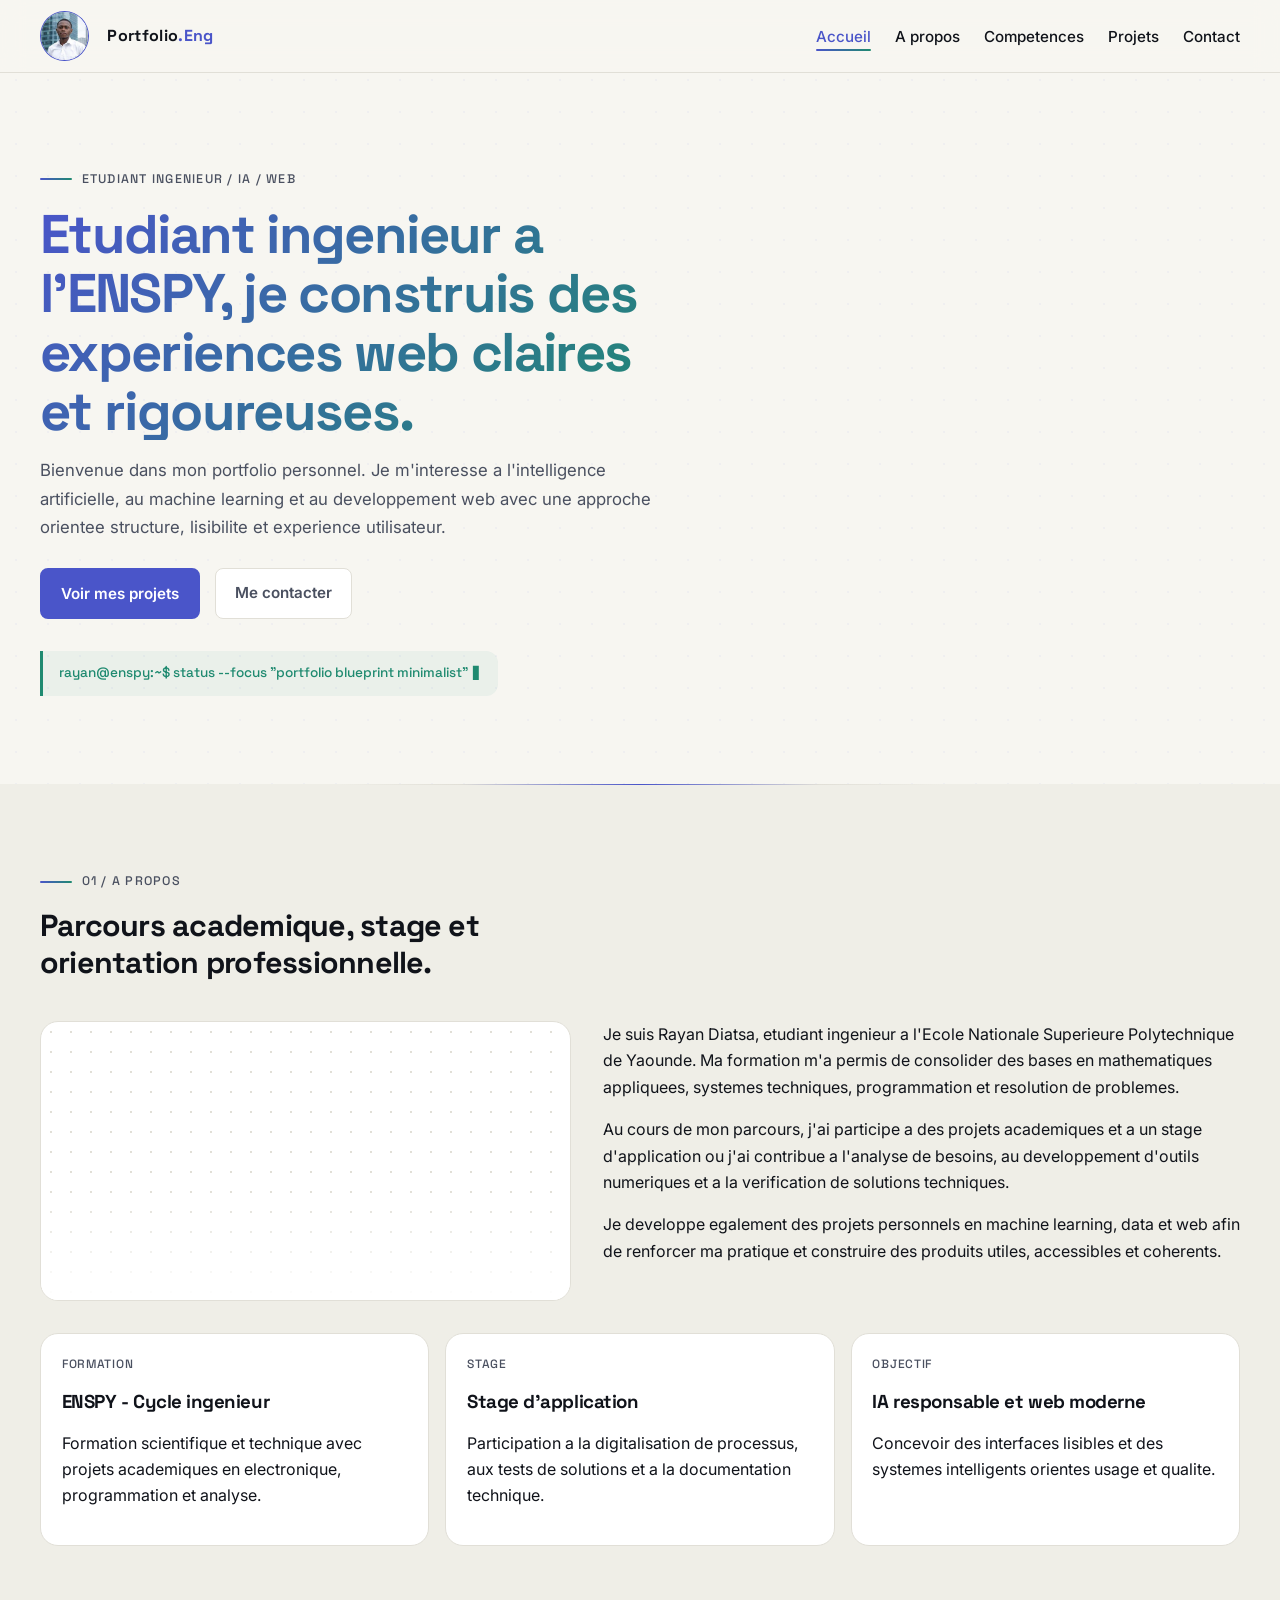
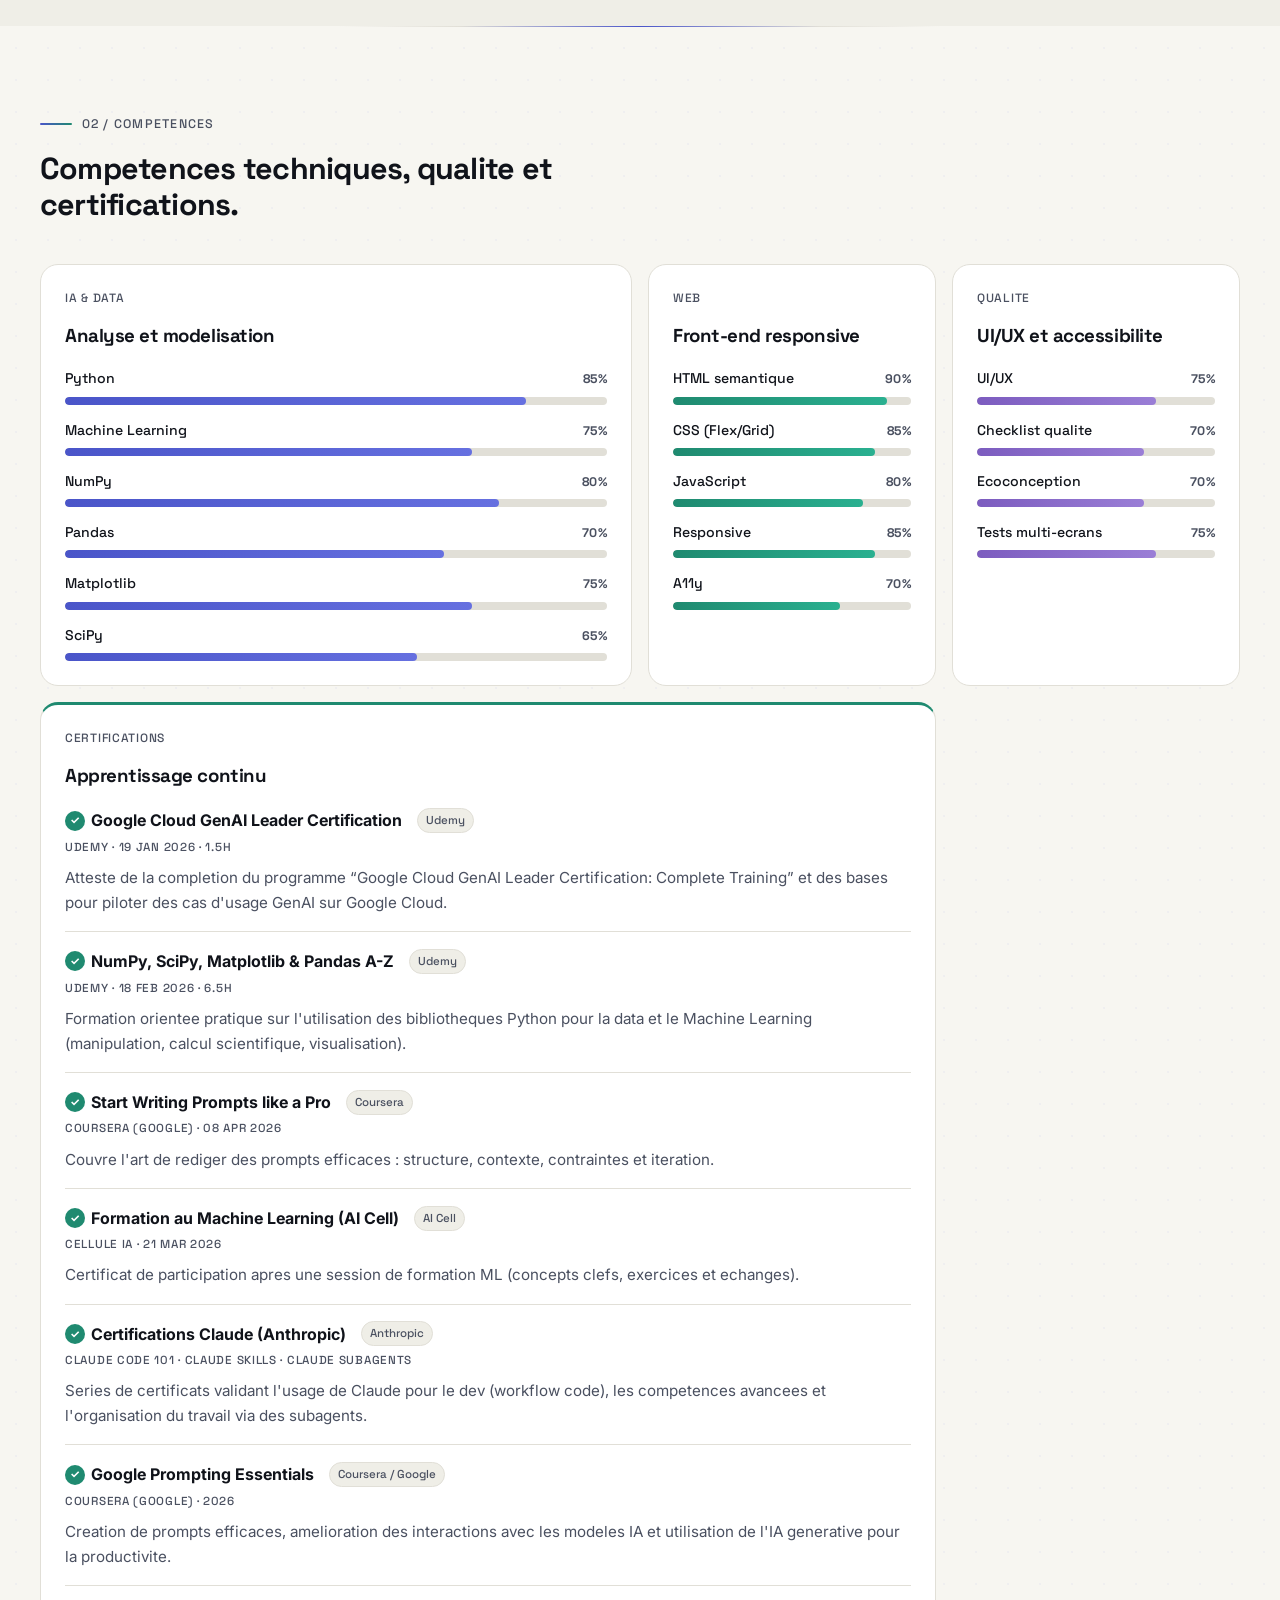
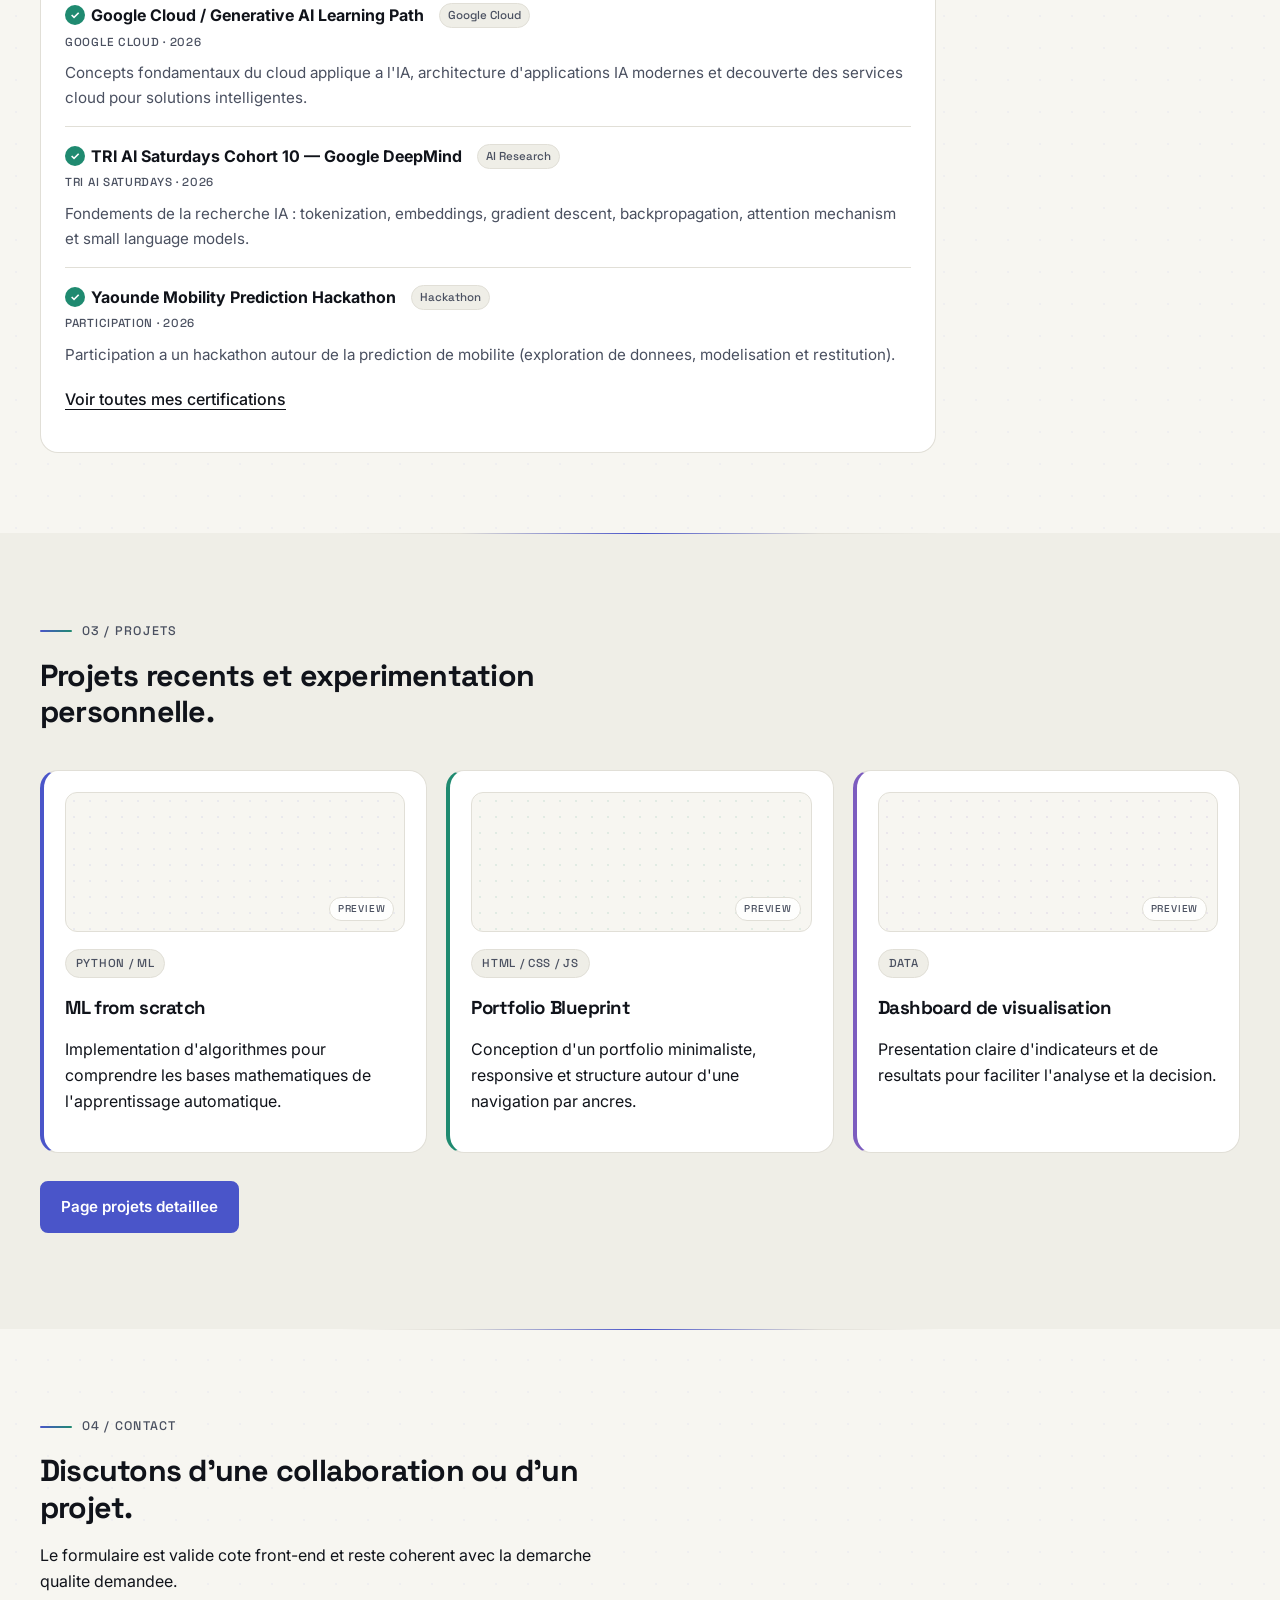
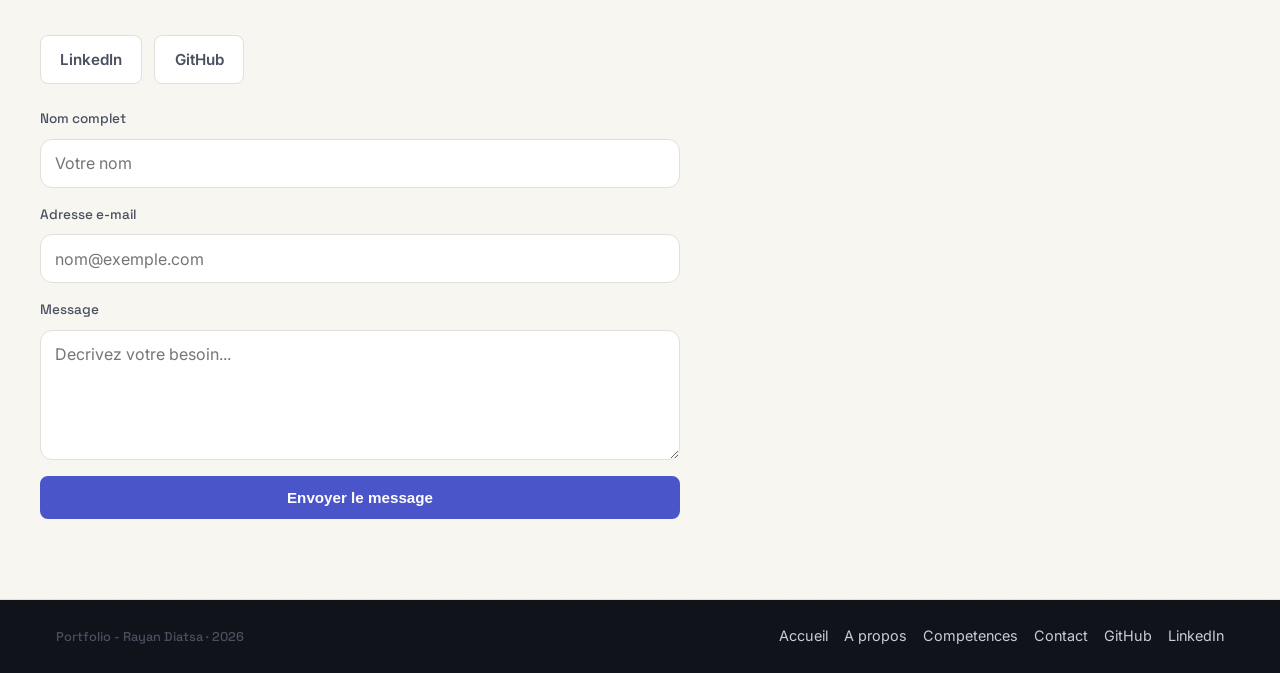
==== site/index.html @ 10f819b4 "Add : The index page" ====
<!DOCTYPE html>
<html lang="fr">
<head>
  <meta charset="UTF-8">
  <meta name="viewport" content="width=device-width, initial-scale=1.0">
  <title>Rayan Diatsa | Portfolio Blueprint</title>
  <meta name="description" content="Portfolio personnel de Rayan Diatsa, etudiant ingenieur, realise dans un style Blueprint Minimalist avec sections accessibles par ancres.">
  <link rel="preconnect" href="https://fonts.googleapis.com">
  <link rel="preconnect" href="https://fonts.gstatic.com" crossorigin>
  <link href="https://fonts.googleapis.com/css2?family=Inter:wght@400;500;600;700&family=Space+Grotesk:wght@500;700&display=swap" rel="stylesheet">
  <link rel="stylesheet" href="css/style.css">
</head>
<body>
  <a class="skip-link" href="#accueil">Aller au contenu</a>
  <header class="site-header">
    <nav class="nav container" aria-label="Navigation principale">
      <div class = "photo_name">
      <img src="./assets/images/photo_cv_Crop.jpg" alt="Photo_cv" class = "photo1">
      <a href="#accueil" class="logo">Portfolio<span>.Eng</span></a>
      </div>
      <button class="nav-toggle" id="navToggle" aria-expanded="false" aria-controls="navLinks" aria-label="Ouvrir le menu">
        <span aria-hidden="true">☰</span>
      </button>
      <ul class="nav-links" id="navLinks">
        <li><a href="#accueil" class="active">Accueil</a></li>
        <li><a href="#apropos">A propos</a></li>
        <li><a href="#competences">Competences</a></li>
        <li><a href="#projets">Projets</a></li>
        <li><a href="#contact">Contact</a></li>
      </ul>
    </nav>
  </header>

  <main>
    <section class="hero container" id="accueil">
      <p class="eyebrow">ETUDIANT INGENIEUR / IA / WEB</p>
      <h1>Etudiant ingenieur a l'ENSPY, je construis des experiences web claires et rigoureuses.</h1>
      <p class="lead">
        Bienvenue dans mon portfolio personnel. Je m'interesse a l'intelligence artificielle,
        au machine learning et au developpement web avec une approche orientee structure,
        lisibilite et experience utilisateur.
      </p>
      <div class="hero-cta">
        <a href="#projets" class="btn btn-primary">Voir mes projets</a>
        <a href="#contact" class="btn btn-secondary">Me contacter</a>
      </div>
      <p class="terminal-note">rayan@enspy:~$ status --focus "portfolio blueprint minimalist"</p>
    </section>

    <section class="section section-alt" id="apropos">
      <div class="container">
        <div class="section-head">
          <p class="eyebrow">01 / A PROPOS</p>
          <h2>Parcours academique, stage et orientation professionnelle.</h2>
        </div>
        <div class="split-grid">
          <div class="wireframe-box" aria-hidden="true"></div>
          <div class="stack-text">
            <p>
              Je suis Rayan Diatsa, etudiant ingenieur a l'Ecole Nationale Superieure
              Polytechnique de Yaounde. Ma formation m'a permis de consolider des bases en
              mathematiques appliquees, systemes techniques, programmation et resolution de problemes.
            </p>
            <p>
              Au cours de mon parcours, j'ai participe a des projets academiques et a un stage
              d'application ou j'ai contribue a l'analyse de besoins, au developpement d'outils
              numeriques et a la verification de solutions techniques.
            </p>
            <p>
              Je developpe egalement des projets personnels en machine learning, data et web afin
              de renforcer ma pratique et construire des produits utiles, accessibles et coherents.
            </p>
          </div>
        </div>
        <div class="timeline-grid">
          <article class="card" data-reveal>
            <p class="card-label">FORMATION</p>
            <h3>ENSPY - Cycle ingenieur</h3>
            <p>Formation scientifique et technique avec projets academiques en electronique, programmation et analyse.</p>
          </article>
          <article class="card" data-reveal>
            <p class="card-label">STAGE</p>
            <h3>Stage d'application</h3>
            <p>Participation a la digitalisation de processus, aux tests de solutions et a la documentation technique.</p>
          </article>
          <article class="card" data-reveal>
            <p class="card-label">OBJECTIF</p>
            <h3>IA responsable et web moderne</h3>
            <p>Concevoir des interfaces lisibles et des systemes intelligents orientes usage et qualite.</p>
          </article>
        </div>
      </div>
    </section>

    <section class="section container" id="competences">
      <div class="section-head">
        <p class="eyebrow">02 / COMPETENCES</p>
        <h2>Competences techniques, qualite et certifications.</h2>
      </div>
      <div class="bento-grid">
        <article class="bento-card bento-card--medium">
          <p class="card-label">IA &amp; DATA</p>
          <h3>Analyse et modelisation</h3>
          <div class="skills-bars" aria-label="Competences IA et Data">
            <div class="skill-bar" data-reveal>
              <div class="skill-bar__header"><span class="skill-bar__name">Python</span><span class="skill-bar__pct">85%</span></div>
              <div class="skill-bar__track"><div class="skill-bar__fill skill-bar__fill--indigo" style="--pct:85%"></div></div>
            </div>
            <div class="skill-bar" data-reveal>
              <div class="skill-bar__header"><span class="skill-bar__name">Machine Learning</span><span class="skill-bar__pct">75%</span></div>
              <div class="skill-bar__track"><div class="skill-bar__fill skill-bar__fill--indigo" style="--pct:75%"></div></div>
            </div>
            <div class="skill-bar" data-reveal>
              <div class="skill-bar__header"><span class="skill-bar__name">NumPy</span><span class="skill-bar__pct">80%</span></div>
              <div class="skill-bar__track"><div class="skill-bar__fill skill-bar__fill--indigo" style="--pct:80%"></div></div>
            </div>
            <div class="skill-bar" data-reveal>
              <div class="skill-bar__header"><span class="skill-bar__name">Pandas</span><span class="skill-bar__pct">70%</span></div>
              <div class="skill-bar__track"><div class="skill-bar__fill skill-bar__fill--indigo" style="--pct:70%"></div></div>
            </div>
            <div class="skill-bar" data-reveal>
              <div class="skill-bar__header"><span class="skill-bar__name">Matplotlib</span><span class="skill-bar__pct">75%</span></div>
              <div class="skill-bar__track"><div class="skill-bar__fill skill-bar__fill--indigo" style="--pct:75%"></div></div>
            </div>
            <div class="skill-bar" data-reveal>
              <div class="skill-bar__header"><span class="skill-bar__name">SciPy</span><span class="skill-bar__pct">65%</span></div>
              <div class="skill-bar__track"><div class="skill-bar__fill skill-bar__fill--indigo" style="--pct:65%"></div></div>
            </div>
          </div>
        </article>
        <article class="bento-card bento-card--small">
          <p class="card-label">WEB</p>
          <h3>Front-end responsive</h3>
          <div class="skills-bars" aria-label="Competences Web">
            <div class="skill-bar" data-reveal>
              <div class="skill-bar__header"><span class="skill-bar__name">HTML semantique</span><span class="skill-bar__pct">90%</span></div>
              <div class="skill-bar__track"><div class="skill-bar__fill skill-bar__fill--teal" style="--pct:90%"></div></div>
            </div>
            <div class="skill-bar" data-reveal>
              <div class="skill-bar__header"><span class="skill-bar__name">CSS (Flex/Grid)</span><span class="skill-bar__pct">85%</span></div>
              <div class="skill-bar__track"><div class="skill-bar__fill skill-bar__fill--teal" style="--pct:85%"></div></div>
            </div>
            <div class="skill-bar" data-reveal>
              <div class="skill-bar__header"><span class="skill-bar__name">JavaScript</span><span class="skill-bar__pct">80%</span></div>
              <div class="skill-bar__track"><div class="skill-bar__fill skill-bar__fill--teal" style="--pct:80%"></div></div>
            </div>
            <div class="skill-bar" data-reveal>
              <div class="skill-bar__header"><span class="skill-bar__name">Responsive</span><span class="skill-bar__pct">85%</span></div>
              <div class="skill-bar__track"><div class="skill-bar__fill skill-bar__fill--teal" style="--pct:85%"></div></div>
            </div>
            <div class="skill-bar" data-reveal>
              <div class="skill-bar__header"><span class="skill-bar__name">A11y</span><span class="skill-bar__pct">70%</span></div>
              <div class="skill-bar__track"><div class="skill-bar__fill skill-bar__fill--teal" style="--pct:70%"></div></div>
            </div>
          </div>
        </article>
        <article class="bento-card bento-card--small">
          <p class="card-label">QUALITE</p>
          <h3>UI/UX et accessibilite</h3>
          <div class="skills-bars" aria-label="Competences qualite">
            <div class="skill-bar" data-reveal>
              <div class="skill-bar__header"><span class="skill-bar__name">UI/UX</span><span class="skill-bar__pct">75%</span></div>
              <div class="skill-bar__track"><div class="skill-bar__fill skill-bar__fill--violet" style="--pct:75%"></div></div>
            </div>
            <div class="skill-bar" data-reveal>
              <div class="skill-bar__header"><span class="skill-bar__name">Checklist qualite</span><span class="skill-bar__pct">70%</span></div>
              <div class="skill-bar__track"><div class="skill-bar__fill skill-bar__fill--violet" style="--pct:70%"></div></div>
            </div>
            <div class="skill-bar" data-reveal>
              <div class="skill-bar__header"><span class="skill-bar__name">Ecoconception</span><span class="skill-bar__pct">70%</span></div>
              <div class="skill-bar__track"><div class="skill-bar__fill skill-bar__fill--violet" style="--pct:70%"></div></div>
            </div>
            <div class="skill-bar" data-reveal>
              <div class="skill-bar__header"><span class="skill-bar__name">Tests multi-ecrans</span><span class="skill-bar__pct">75%</span></div>
              <div class="skill-bar__track"><div class="skill-bar__fill skill-bar__fill--violet" style="--pct:75%"></div></div>
            </div>
          </div>
        </article>
        <article class="bento-card bento-card--large">
          <p class="card-label">CERTIFICATIONS</p>
          <h3>Apprentissage continu</h3>
          <div class="cert-list">
            <article class="cert-item">
              <p class="cert-title">Google Cloud GenAI Leader Certification <span class="bento-card__tag">Udemy</span></p>
              <p class="cert-meta">Udemy · 19 Jan 2026 · 1.5h</p>
              <p class="cert-desc">
                Atteste de la completion du programme “Google Cloud GenAI Leader Certification: Complete Training”
                et des bases pour piloter des cas d'usage GenAI sur Google Cloud.
              </p>
            </article>
            <article class="cert-item">
              <p class="cert-title">NumPy, SciPy, Matplotlib & Pandas A-Z <span class="bento-card__tag">Udemy</span></p>
              <p class="cert-meta">Udemy · 18 Feb 2026 · 6.5h</p>
              <p class="cert-desc">
                Formation orientee pratique sur l'utilisation des bibliotheques Python pour la data et
                le Machine Learning (manipulation, calcul scientifique, visualisation).
              </p>
            </article>
            <article class="cert-item">
              <p class="cert-title">Start Writing Prompts like a Pro <span class="bento-card__tag">Coursera</span></p>
              <p class="cert-meta">Coursera (Google) · 08 Apr 2026</p>
              <p class="cert-desc">
                Couvre l'art de rediger des prompts efficaces : structure, contexte, contraintes et iteration.
              </p>
            </article>
            <article class="cert-item">
              <p class="cert-title">Formation au Machine Learning (AI Cell) <span class="bento-card__tag">AI Cell</span></p>
              <p class="cert-meta">Cellule IA · 21 Mar 2026</p>
              <p class="cert-desc">
                Certificat de participation apres une session de formation ML (concepts clefs, exercices et echanges).
              </p>
            </article>
            <article class="cert-item">
              <p class="cert-title">Certifications Claude (Anthropic) <span class="bento-card__tag">Anthropic</span></p>
              <p class="cert-meta">Claude Code 101 · Claude Skills · Claude SubAgents</p>
              <p class="cert-desc">
                Series de certificats validant l'usage de Claude pour le dev (workflow code),
                les competences avancees et l'organisation du travail via des subagents.
              </p>
            </article>
            <article class="cert-item">
              <p class="cert-title">Google Prompting Essentials <span class="bento-card__tag">Coursera / Google</span></p>
              <p class="cert-meta">Coursera (Google) · 2026</p>
              <p class="cert-desc">
                Creation de prompts efficaces, amelioration des interactions avec les modeles IA
                et utilisation de l'IA generative pour la productivite.
              </p>
            </article>
            <article class="cert-item">
              <p class="cert-title">Google Cloud / Generative AI Learning Path <span class="bento-card__tag">Google Cloud</span></p>
              <p class="cert-meta">Google Cloud · 2026</p>
              <p class="cert-desc">
                Concepts fondamentaux du cloud applique a l'IA, architecture d'applications IA modernes
                et decouverte des services cloud pour solutions intelligentes.
              </p>
            </article>
            <article class="cert-item">
              <p class="cert-title">TRI AI Saturdays Cohort 10 — Google DeepMind <span class="bento-card__tag">AI Research</span></p>
              <p class="cert-meta">TRI AI Saturdays · 2026</p>
              <p class="cert-desc">
                Fondements de la recherche IA : tokenization, embeddings, gradient descent,
                backpropagation, attention mechanism et small language models.
              </p>
            </article>
            <article class="cert-item">
              <p class="cert-title">Yaounde Mobility Prediction Hackathon <span class="bento-card__tag">Hackathon</span></p>
              <p class="cert-meta">Participation · 2026</p>
              <p class="cert-desc">
                Participation a un hackathon autour de la prediction de mobilite (exploration de donnees, modelisation et restitution).
              </p>
            </article>
          </div>
          <p class="cert-more">
            <a class="text-link" href="https://drive.google.com/drive/folders/1kORgFqbQaflCOUhAYkX9rMkRKST3f94J" target="_blank" rel="noreferrer">
              Voir toutes mes certifications
            </a>
          </p>
        </article>
      </div>
    </section>

    <section class="section section-alt" id="projets">
      <div class="container">
        <div class="section-head">
          <p class="eyebrow">03 / PROJETS</p>
          <h2>Projets recents et experimentation personnelle.</h2>
        </div>
        <div class="cards-grid three-cols">
          <article class="card project-card" data-accent="indigo" data-reveal>
            <div class="wireframe-thumb" aria-hidden="true"></div>
            <p class="card-label">PYTHON / ML</p>
            <h3>ML from scratch</h3>
            <p>Implementation d'algorithmes pour comprendre les bases mathematiques de l'apprentissage automatique.</p>
          </article>
          <article class="card project-card" data-accent="teal" data-reveal>
            <div class="wireframe-thumb" aria-hidden="true"></div>
            <p class="card-label">HTML / CSS / JS</p>
            <h3>Portfolio Blueprint</h3>
            <p>Conception d'un portfolio minimaliste, responsive et structure autour d'une navigation par ancres.</p>
          </article>
          <article class="card project-card" data-accent="violet" data-reveal>
            <div class="wireframe-thumb" aria-hidden="true"></div>
            <p class="card-label">DATA</p>
            <h3>Dashboard de visualisation</h3>
            <p>Presentation claire d'indicateurs et de resultats pour faciliter l'analyse et la decision.</p>
          </article>
        </div>
        <p class="section-cta">
          <a href="projects.html" class="btn btn-primary">Page projets detaillee</a>
        </p>
      </div>
    </section>

    <section class="section container" id="contact">
      <div class="section-head">
        <p class="eyebrow">04 / CONTACT</p>
        <h2>Discutons d'une collaboration ou d'un projet.</h2>
        <p>Le formulaire est valide cote front-end et reste coherent avec la demarche qualite demandee.</p>
      </div>
      <div class="contact-links">
        <a class="btn btn-secondary" href="https://www.linkedin.com/in/rayan-diatsa-0a539734a" target="_blank" rel="noreferrer">LinkedIn</a>
        <a class="btn btn-secondary" href="https://github.com/RayanCoder681/" target="_blank" rel="noreferrer">GitHub</a>
      </div>
      <form class="contact-form" id="contactForm" novalidate>
        <div class="form-group" id="fieldNom">
          <label class="form-label" for="nom">Nom complet</label>
          <input class="form-input" type="text" id="nom" name="nom" autocomplete="name" placeholder="Votre nom" required>
          <p class="error">Merci d'indiquer votre nom.</p>
        </div>
        <div class="form-group" id="fieldEmail">
          <label class="form-label" for="email">Adresse e-mail</label>
          <input class="form-input" type="email" id="email" name="email" autocomplete="email" placeholder="nom@exemple.com" required>
          <p class="error">Merci d'indiquer une adresse e-mail valide.</p>
        </div>
        <div class="form-group" id="fieldMessage">
          <label class="form-label" for="message">Message</label>
          <textarea class="form-textarea" id="message" name="message" placeholder="Decrivez votre besoin..." required></textarea>
          <p class="error">Merci de saisir un message d'au moins 10 caracteres.</p>
        </div>
        <button type="submit" class="btn btn-primary">Envoyer le message</button>
        <p class="form-feedback" id="formFeedback" role="status" aria-live="polite"></p>
      </form>
    </section>
  </main>

  <footer class="footer">
    <div class="footer__container">
      <p class="footer__text">Portfolio - Rayan Diatsa · 2026</p>
      <div class="footer-links" aria-label="Liens rapides">
        <a href="#accueil">Accueil</a>
        <a href="#apropos">A propos</a>
        <a href="#competences">Competences</a>
        <a href="#contact">Contact</a>
        <a href="https://github.com/RayanCoder681/" target="_blank" rel="noreferrer">GitHub</a>
        <a href="https://www.linkedin.com/in/rayan-diatsa-0a539734a" target="_blank" rel="noreferrer">LinkedIn</a>
      </div>
    </div>
  </footer>

  <script src="js/app.js" defer></script>
</body>
</html>
---- site/css/style.css ----
/* ====================================================
   PORTFOLIO — Rayan Diatsa · ENSPY
   Palette : papier / indigo / teal
   Typo   : Space Grotesk (titres) + Inter (texte)
   ==================================================== */

:root {
  /* ─── Palette ─── */
  --background: #f7f6f1;
  --surface: #ffffff;
  --surface-alt: #efeee7;
  --surface-alt-2: #f7f6f1;

  --text: #10131a;
  --text-soft: #4a5060;

  --border: #e1dfd7;
  --border-strong: #10131a;

  --primary: #4a55c9;
  --primary-hover: #363f9e;
  --on-primary: #ffffff;
  --indigo-glow: rgba(74, 85, 201, 0.18);

  --teal: #1f8a70;
  --teal-light: #2ab090;
  --teal-glow: rgba(31, 138, 112, 0.15);

  --violet: #7c5cbf;

  --error: #ba1a1a;
  --success: var(--teal);

  /* ─── Glass ─── */
  --glass-bg: rgba(255, 255, 255, 0.6);
  --glass-border: rgba(225, 223, 215, 0.8);

  /* ─── Layout ─── */
  --container: 1200px;

  /* ─── Spacing ─── */
  --space-xs: 8px;
  --space-sm: 16px;
  --space-md: 24px;
  --space-lg: 40px;

  /* ─── Radii ─── */
  --radius-sm: 12px;
  --radius-md: 18px;
  --radius-pill: 999px;

  /* ─── Aliases ─── */
  --accent-color: var(--primary);
  --error-color: var(--error);
  --text-primary: var(--text);
  --text-muted: var(--text-soft);
  --border-default: var(--border);
}

/* ====================================================
   RESET & BASE
   ==================================================== */

*, *::before, *::after {
  box-sizing: border-box;
}

html {
  scroll-behavior: smooth;
}

body {
  margin: 0;
  font-family: "Inter", Arial, sans-serif;
  font-size: 1rem;
  color: var(--text);
  background: var(--background);
  line-height: 1.65;
  -webkit-font-smoothing: antialiased;
  -moz-osx-font-smoothing: grayscale;
  /* subtle dot-grid background */
  background-image:
    radial-gradient(circle, rgba(74, 85, 201, 0.045) 1px, transparent 1px);
  background-size: 32px 32px;
}

h1, h2, h3, p {
  margin: 0 0 1rem;
}

h1, h2, h3 {
  font-family: "Space Grotesk", "Inter", sans-serif;
  font-weight: 700;
  letter-spacing: -0.025em;
}

a {
  color: inherit;
}

ul {
  margin: 0;
  padding: 0;
}

img {
  max-width: 100%;
  height: auto;
}

/* ====================================================
   REDUCED MOTION
   ==================================================== */

@media (prefers-reduced-motion: reduce) {
  *, *::before, *::after {
    animation-duration: 0.01ms !important;
    animation-iteration-count: 1 !important;
    transition-duration: 0.01ms !important;
    scroll-behavior: auto !important;
  }
}

/* ====================================================
   FOCUS
   ==================================================== */

a:focus-visible,
button:focus-visible,
input:focus-visible,
textarea:focus-visible {
  outline: 2px solid var(--primary);
  outline-offset: 3px;
  border-radius: 4px;
}

/* ====================================================
   SKIP LINK
   ==================================================== */

.photo_name{
  display: flex;
  align-items: center;
}
.photo1{
  width:50px;
  height:50px;
  border:1px solid #4a55c9;
  border-radius: 50%;
  margin-right: 5%;
}
.skip-link {
  position: absolute;
  left: 12px;
  top: 12px;
  padding: 10px 14px;
  border: 2px solid var(--primary);
  background: var(--surface);
  text-decoration: none;
  font-weight: 600;
  border-radius: var(--radius-sm);
  transform: translateY(-200%);
  z-index: 100;
}

.skip-link:focus {
  transform: translateY(0);
}

/* ====================================================
   CONTAINER
   ==================================================== */

.container {
  width: min(var(--container), 100% - 2rem);
  margin-inline: auto;
}

/* ====================================================
   HEADER & NAV
   ==================================================== */

.site-header {
  position: sticky;
  top: 0;
  z-index: 20;
  background: rgba(247, 246, 241, 0.88);
  border-bottom: 1px solid var(--border);
  backdrop-filter: blur(12px);
  -webkit-backdrop-filter: blur(12px);
  border-radius: 0;
}

.nav {
  min-height: 72px;
  display: flex;
  align-items: center;
  justify-content: space-between;
  gap: 1rem;
}

.logo {
  text-decoration: none;
  font-family: "Space Grotesk", sans-serif;
  font-size: 1rem;
  font-weight: 700;
  letter-spacing: 0.02em;
  margin-left: 7%;
}

.logo span {
  color: var(--primary);
}

.nav-links {
  display: flex;
  align-items: center;
  gap: 1.5rem;
  list-style: none;
}

.nav-links a {
  text-decoration: none;
  position: relative;
  padding-bottom: 0.3rem;
  font-size: 0.95rem;
  font-weight: 500;
  transition: color 0.2s ease;
}

.nav-links a::after {
  content: "";
  position: absolute;
  left: 0;
  bottom: 0;
  width: 0;
  height: 2px;
  background: linear-gradient(90deg, var(--primary), var(--teal));
  transition: width 0.25s ease;
  border-radius: 2px;
}

.nav-links a:hover::after,
.nav-links a.active::after {
  width: 100%;
}

.nav-links a:hover,
.nav-links a.active {
  color: var(--primary);
}

.nav-toggle {
  display: none;
  border: 1px solid var(--border);
  background: var(--surface);
  color: var(--text);
  font-size: 1.1rem;
  padding: 0.45rem 0.65rem;
  cursor: pointer;
  border-radius: var(--radius-sm);
}

/* ====================================================
   HERO
   ==================================================== */

.hero,
.page-hero {
  padding: 5.5rem 0 4.5rem;
}

.hero h1,
.page-hero h1 {
  max-width: 18ch;
  font-size: clamp(2rem, 5vw, 3.4rem);
  line-height: 1.08;
  letter-spacing: -0.03em;
  /* Gradient text */
  background: linear-gradient(135deg, var(--primary) 0%, var(--teal) 100%);
  -webkit-background-clip: text;
  background-clip: text;
  -webkit-text-fill-color: transparent;
}

.lead,
.page-hero p {
  max-width: 58ch;
  color: var(--text-soft);
  font-size: 1.05rem;
  line-height: 1.7;
}

.eyebrow {
  font-family: "Space Grotesk", sans-serif;
  font-size: 0.78rem;
  font-weight: 500;
  letter-spacing: 0.1em;
  color: var(--text-soft);
  text-transform: uppercase;
  display: inline-flex;
  align-items: center;
  gap: 0.6rem;
}

.eyebrow::before {
  content: "";
  display: inline-block;
  width: 32px;
  height: 2px;
  background: linear-gradient(90deg, var(--primary), var(--teal));
  border-radius: 2px;
  animation: eyebrow-line 0.6s ease forwards;
}

@keyframes eyebrow-line {
  from { width: 0; }
  to   { width: 32px; }
}

.hero-cta {
  display: flex;
  flex-wrap: wrap;
  gap: 0.9rem;
  margin-top: 1.6rem;
}

/* ─── Terminal prompt ─── */

.terminal-note {
  margin-top: 2rem;
  font-family: "Space Grotesk", monospace;
  font-size: 0.85rem;
  color: var(--teal);
  background: rgba(31, 138, 112, 0.06);
  border-left: 3px solid var(--teal);
  padding: 0.7rem 1rem;
  border-radius: 0 var(--radius-sm) var(--radius-sm) 0;
  display: inline-flex;
  align-items: center;
  gap: 0.3rem;
}

.terminal-note::after {
  content: "▋";
  animation: blink-cursor 1s step-end infinite;
  color: var(--teal);
  font-size: 0.9em;
}

@keyframes blink-cursor {
  0%, 100% { opacity: 1; }
  50%      { opacity: 0; }
}

/* ====================================================
   SECTIONS
   ==================================================== */

.section {
  padding: 5rem 0;
  border-top: none;
  position: relative;
}

.section::before {
  content: "";
  position: absolute;
  top: 0;
  left: 50%;
  transform: translateX(-50%);
  width: min(80%, 600px);
  height: 1px;
  background: linear-gradient(
    90deg,
    transparent,
    var(--border) 20%,
    var(--primary) 50%,
    var(--border) 80%,
    transparent
  );
}

.section-alt {
  background: var(--surface-alt);
}

.section-head {
  max-width: 60ch;
  margin-bottom: 2.5rem;
}

.section-head h2 {
  font-size: clamp(1.4rem, 3vw, 1.9rem);
  line-height: 1.2;
}

/* ====================================================
   SPLIT GRID (À propos)
   ==================================================== */

.split-grid {
  display: grid;
  gap: 2rem;
  grid-template-columns: 1fr 1.2fr;
}

.stack-text p:last-child {
  margin-bottom: 0;
}

.wireframe-box {
  min-height: 280px;
  border: 1px solid var(--border);
  border-radius: var(--radius-md);
  background-color: var(--surface);
  /* dot grid pattern */
  background-image:
    radial-gradient(circle, var(--border) 1.2px, transparent 1.2px);
  background-size: 20px 20px;
  position: relative;
  overflow: hidden;
}

.wireframe-box::after {
  content: "";
  position: absolute;
  bottom: 0;
  left: 0;
  right: 0;
  height: 40%;
  background: linear-gradient(to top, var(--surface), transparent);
}

/* ====================================================
   TIMELINE GRID (À propos cards)
   ==================================================== */

.timeline-grid {
  display: grid;
  grid-template-columns: repeat(3, minmax(0, 1fr));
  gap: 1rem;
  margin-top: 2rem;
}

/* ====================================================
   CARDS (generic)
   ==================================================== */

.card {
  border: 1px solid var(--border);
  background: var(--surface);
  padding: 1.3rem;
  border-radius: var(--radius-md);
  transition: transform 0.2s ease, border-color 0.2s ease, box-shadow 0.2s ease;
}

.card > h2,
.card > h3 {
  margin-bottom: 0.75rem;
}

.card:hover {
  border-color: var(--primary);
  transform: translateY(-3px);
  box-shadow: 0 8px 24px rgba(74, 85, 201, 0.08);
}

.card-label {
  font-family: "Space Grotesk", sans-serif;
  font-size: 0.75rem;
  font-weight: 500;
  color: var(--text-soft);
  letter-spacing: 0.06em;
  text-transform: uppercase;
  margin-bottom: 0.75rem;
}

/* ====================================================
   PROJECT CARDS
   ==================================================== */

.cards-grid {
  display: grid;
  gap: 1.2rem;
  grid-template-columns: repeat(3, minmax(0, 1fr));
}

.cards-grid.two-cols {
  grid-template-columns: repeat(2, minmax(0, 1fr));
}

.cards-grid.three-cols {
  grid-template-columns: repeat(3, minmax(0, 1fr));
}

.cards-grid.four-cols {
  grid-template-columns: repeat(4, minmax(0, 1fr));
}

.project-card {
  border-left: 4px solid var(--primary);
  position: relative;
  overflow: hidden;
}

.project-card[data-accent="teal"] {
  border-left-color: var(--teal);
}

.project-card[data-accent="violet"] {
  border-left-color: var(--violet);
}

.project-card[data-accent="indigo"] {
  border-left-color: var(--primary);
}

.project-card:hover {
  border-color: var(--border-strong);
  border-left-width: 4px;
}

.project-card[data-accent="teal"]:hover {
  border-left-color: var(--teal);
  box-shadow: 0 8px 24px var(--teal-glow);
}

.project-card[data-accent="violet"]:hover {
  border-left-color: var(--violet);
  box-shadow: 0 8px 24px rgba(124, 92, 191, 0.12);
}

.project-card[data-accent="indigo"]:hover {
  border-left-color: var(--primary);
  box-shadow: 0 8px 24px var(--indigo-glow);
}

.project-card .card-label {
  display: inline-flex;
  align-items: center;
  border: 1px solid var(--border);
  padding: 4px 10px;
  margin-bottom: 0.9rem;
  background: var(--surface-alt);
  border-radius: var(--radius-pill);
  font-size: 0.72rem;
}

/* ─── Wireframe thumbnail — dot grid ─── */

.wireframe-thumb {
  min-height: 140px;
  margin-bottom: 1rem;
  border: 1px solid var(--border);
  border-radius: var(--radius-sm);
  background-color: var(--surface-alt-2);
  background-image:
    radial-gradient(circle, rgba(74, 85, 201, 0.08) 1.2px, transparent 1.2px);
  background-size: 16px 16px;
  position: relative;
  overflow: hidden;
}

.project-card[data-accent="teal"] .wireframe-thumb {
  background-image:
    radial-gradient(circle, rgba(31, 138, 112, 0.1) 1.2px, transparent 1.2px);
}

.project-card[data-accent="violet"] .wireframe-thumb {
  background-image:
    radial-gradient(circle, rgba(124, 92, 191, 0.1) 1.2px, transparent 1.2px);
}

.wireframe-thumb::after {
  content: "PREVIEW";
  position: absolute;
  right: 10px;
  bottom: 10px;
  font-family: "Space Grotesk", sans-serif;
  font-size: 10px;
  font-weight: 500;
  letter-spacing: 0.08em;
  color: var(--text-soft);
  border: 1px solid var(--border);
  padding: 3px 8px;
  background: rgba(255, 255, 255, 0.85);
  border-radius: var(--radius-pill);
}

/* ====================================================
   BENTO GRID (Compétences)
   ==================================================== */

.bento-grid {
  display: grid;
  gap: var(--space-sm);
}

.bento-card {
  border: 1px solid var(--border-default);
  background: var(--surface);
  padding: var(--space-md);
  border-radius: var(--radius-md);
  transition: transform 0.15s ease, border-color 0.15s ease, box-shadow 0.15s ease;
}

.bento-card:hover {
  border-color: var(--accent-color);
  transform: translateY(-3px);
  box-shadow: 0 8px 24px var(--indigo-glow);
}

/* Large card: certifications — teal accent top */
.bento-card--large {
  border-top: 3px solid var(--teal);
}

.bento-card--large:hover {
  border-top-color: var(--teal-light);
  box-shadow: 0 8px 24px var(--teal-glow);
}

.bento-card__tag {
  border: 1px solid var(--border-default);
  padding: 2px 8px;
  color: var(--text-muted);
  font-family: "Space Grotesk", sans-serif;
  font-size: 0.72rem;
  font-weight: 500;
  border-radius: var(--radius-pill);
  margin-left: 8px;
  vertical-align: middle;
  background: var(--surface-alt);
}

/* ─── Skill bars — percentage progress ─── */

.skills-bars {
  display: flex;
  flex-direction: column;
  gap: 14px;
}

.skill-bar {
  width: 100%;
}

.skill-bar__header {
  display: flex;
  justify-content: space-between;
  align-items: baseline;
  margin-bottom: 6px;
}

.skill-bar__name {
  font-family: "Space Grotesk", sans-serif;
  font-size: 0.88rem;
  font-weight: 500;
  color: var(--text);
}

.skill-bar__pct {
  font-family: "Space Grotesk", sans-serif;
  font-size: 0.78rem;
  font-weight: 700;
  color: var(--text-soft);
  letter-spacing: 0.02em;
}

.skill-bar__track {
  width: 100%;
  height: 8px;
  background: var(--border);
  border-radius: 999px;
  overflow: hidden;
}

.skill-bar__fill {
  height: 100%;
  width: 0;
  border-radius: 999px;
  transition: width 0.8s cubic-bezier(0.22, 1, 0.36, 1);
}

/* Animate fill when revealed */
.skill-bar.revealed .skill-bar__fill {
  width: var(--pct);
}

/* Color variants */
.skill-bar__fill--indigo {
  background: linear-gradient(90deg, var(--primary), #6670e0);
}

.skill-bar__fill--teal {
  background: linear-gradient(90deg, var(--teal), var(--teal-light));
}

.skill-bar__fill--violet {
  background: linear-gradient(90deg, var(--violet), #9a7ed6);
}

/* Hover: subtle glow on track */
.skill-bar:hover .skill-bar__fill--indigo {
  box-shadow: 0 0 10px var(--indigo-glow);
}

.skill-bar:hover .skill-bar__fill--teal {
  box-shadow: 0 0 10px var(--teal-glow);
}

.skill-bar:hover .skill-bar__fill--violet {
  box-shadow: 0 0 10px rgba(124, 92, 191, 0.2);
}

/* ====================================================
   CERTIFICATIONS
   ==================================================== */

.cert-list {
  display: grid;
  gap: 1rem;
}

.cert-item {
  border-top: 1px solid var(--border);
  padding-top: 1rem;
}

.cert-item:first-child {
  border-top: 0;
  padding-top: 0;
}

.cert-title {
  font-weight: 700;
  margin-bottom: 0.25rem;
  display: flex;
  align-items: center;
  flex-wrap: wrap;
  gap: 0.4rem;
}

.cert-title::before {
  content: "✓";
  display: inline-flex;
  align-items: center;
  justify-content: center;
  width: 20px;
  height: 20px;
  font-size: 0.7rem;
  font-weight: 700;
  color: var(--on-primary);
  background: var(--teal);
  border-radius: 50%;
  flex-shrink: 0;
}

.cert-meta {
  margin: 0 0 0.5rem;
  font-family: "Space Grotesk", sans-serif;
  font-size: 0.73rem;
  font-weight: 500;
  letter-spacing: 0.06em;
  text-transform: uppercase;
  color: var(--text-soft);
}

.cert-desc {
  margin: 0;
  color: var(--text-soft);
  font-size: 0.95rem;
}

.cert-more {
  margin-top: 1.2rem;
}

/* ====================================================
   BUTTONS
   ==================================================== */

.btn {
  border: 2px solid var(--border-strong);
  padding: 0.7rem 1.2rem;
  text-decoration: none;
  display: inline-block;
  cursor: pointer;
  font-weight: 600;
  font-size: 0.95rem;
  border-radius: 8px;
  transition: background-color 0.2s ease, color 0.2s ease, box-shadow 0.2s ease, transform 0.15s ease;
}

.btn-primary {
  background: var(--primary);
  color: var(--on-primary);
  border-color: var(--primary);
}

.btn-primary:hover {
  background: var(--primary-hover);
  color: var(--on-primary);
  border-color: var(--primary-hover);
  box-shadow: 0 4px 16px var(--indigo-glow);
  transform: translateY(-1px);
}

.btn-secondary {
  background: var(--surface);
  color: var(--text-soft);
  border-width: 1px;
  border-color: var(--border);
}

.btn-secondary:hover {
  background: var(--text);
  color: var(--surface);
  border-color: var(--text);
  transform: translateY(-1px);
}

.text-link {
  text-decoration: underline;
  text-underline-offset: 0.25rem;
  font-weight: 500;
  transition: color 0.15s ease;
}

.text-link:hover {
  color: var(--primary);
}

.section-cta {
  margin-top: 1.8rem;
}

/* ====================================================
   CONTACT FORM
   ==================================================== */

.contact-form {
  max-width: 640px;
  display: flex;
  flex-direction: column;
  gap: var(--space-sm);
}

.contact-links {
  display: flex;
  flex-wrap: wrap;
  gap: 0.75rem;
  margin: 0 0 1.5rem;
}

.form-group {
  display: flex;
  flex-direction: column;
  gap: var(--space-xs);
}

.form-label {
  font-family: "Space Grotesk", sans-serif;
  font-size: 0.85rem;
  font-weight: 500;
  color: var(--text-muted);
}

.form-input,
.form-textarea {
  background-color: var(--surface);
  border: 1px solid var(--border);
  color: var(--text);
  padding: 0.85rem;
  font-family: "Inter", Arial, sans-serif;
  font-size: 1rem;
  border-radius: var(--radius-sm);
  transition: border-color 0.15s ease, box-shadow 0.15s ease;
}

.form-input:focus,
.form-textarea:focus {
  border-color: var(--primary);
  box-shadow: 0 0 0 3px var(--indigo-glow);
  outline: none;
}

.form-textarea {
  resize: vertical;
  min-height: 130px;
}

.form-group.invalid .form-input,
.form-group.invalid .form-textarea {
  border-color: var(--error);
}

.form-group.invalid .error {
  display: block;
}

.error {
  display: none;
  font-size: 0.82rem;
  margin-top: 0.25rem;
  color: var(--error);
}

.form-feedback {
  display: none;
  margin-top: 1rem;
  font-family: "Space Grotesk", sans-serif;
  font-size: 0.85rem;
  font-weight: 500;
  padding: 0.75rem;
  border: 1px solid transparent;
  border-radius: var(--radius-sm);
}

.form-feedback.success,
.form-feedback--success {
  display: block;
  border-color: var(--teal);
  color: var(--teal);
  background: rgba(31, 138, 112, 0.06);
}

.form-feedback.error,
.form-feedback--error {
  display: block;
  border-color: var(--error);
  color: var(--error);
  background: rgba(186, 26, 26, 0.05);
}

/* Legacy .field support */

.field {
  margin-bottom: 1rem;
}

.field label {
  display: block;
  margin-bottom: 0.4rem;
  font-family: "Space Grotesk", sans-serif;
  font-size: 0.8rem;
  font-weight: 500;
  text-transform: uppercase;
  letter-spacing: 0.06em;
}

.field input,
.field textarea {
  width: 100%;
  border: 1px solid var(--border);
  background: var(--surface);
  color: var(--text);
  padding: 0.8rem;
  font: inherit;
  border-radius: var(--radius-sm);
  transition: border-color 0.18s ease, box-shadow 0.18s ease;
}

.field input:focus,
.field textarea:focus {
  border-color: var(--primary);
  box-shadow: 0 0 0 3px var(--indigo-glow);
}

.field textarea {
  min-height: 140px;
  resize: vertical;
}

.field.invalid input,
.field.invalid textarea {
  border-color: var(--error);
}

.field.invalid .error {
  display: block;
}

/* ====================================================
   TERMINAL NOTE
   ==================================================== */

.terminal-note {
  margin-top: 2rem;
  font-family: "Space Grotesk", monospace;
  font-size: 0.85rem;
  font-weight: 500;
  color: var(--teal);
  background: rgba(31, 138, 112, 0.06);
  border-left: 3px solid var(--teal);
  padding: 0.7rem 1rem;
  border-radius: 0 var(--radius-sm) var(--radius-sm) 0;
  display: inline-flex;
  align-items: center;
  gap: 0.3rem;
}

.terminal-note::after {
  content: "▋";
  animation: blink-cursor 1s step-end infinite;
  color: var(--teal);
  font-size: 0.9em;
}

@keyframes blink-cursor {
  0%, 100% { opacity: 1; }
  50%      { opacity: 0; }
}

/* ====================================================
   MISC
   ==================================================== */

.plain-list {
  list-style: none;
  color: var(--text-soft);
}

.plain-list li {
  margin-bottom: 0.4rem;
}

/* ====================================================
   FOOTER
   ==================================================== */

.footer {
  margin-top: auto;
  border-top: 1px solid var(--border-default);
  padding-block: var(--space-md);
  background-color: var(--text);
}

.footer__container {
  max-width: 1200px;
  margin-inline: auto;
  padding-inline: var(--space-sm);
  display: flex;
  flex-direction: column;
  gap: var(--space-sm);
  align-items: center;
}

.footer__text {
  font-family: "Space Grotesk", sans-serif;
  font-size: 0.8rem;
  font-weight: 500;
  color: var(--text-soft);
  margin: 0;
}

.footer-links {
  display: flex;
  gap: 1rem;
  flex-wrap: wrap;
}

.footer-links a {
  color: #c8cdd8;
  text-decoration: none;
  font-size: 0.9rem;
  border-bottom: 1px solid transparent;
  transition: border-color 0.15s ease, color 0.15s ease;
}

.footer-links a:hover {
  border-bottom-color: var(--teal);
  color: #ffffff;
}

/* ====================================================
   SCROLL REVEAL
   ==================================================== */

[data-reveal] {
  opacity: 0;
  transform: translateY(24px);
  transition: opacity 0.5s ease, transform 0.5s ease;
}

[data-reveal].revealed {
  opacity: 1;
  transform: translateY(0);
}

/* Stagger children */
[data-reveal]:nth-child(2) { transition-delay: 0.08s; }
[data-reveal]:nth-child(3) { transition-delay: 0.16s; }
[data-reveal]:nth-child(4) { transition-delay: 0.24s; }
[data-reveal]:nth-child(5) { transition-delay: 0.32s; }
[data-reveal]:nth-child(6) { transition-delay: 0.40s; }

/* ====================================================
   RESPONSIVE — Tablet (768px)
   ==================================================== */

@media (min-width: 768px) {
  .bento-grid {
    grid-template-columns: repeat(2, 1fr);
  }

  .bento-card--medium {
    grid-column: span 2;
  }

  .footer__container {
    flex-direction: row;
    justify-content: space-between;
  }
}

/* ====================================================
   RESPONSIVE — Desktop (1024px)
   ==================================================== */

@media (min-width: 1024px) {
  .bento-grid {
    grid-template-columns: repeat(4, 1fr);
    grid-auto-rows: minmax(160px, auto);
  }

  .bento-card--large {
    grid-column: span 3;
    grid-row: span 2;
  }

  .bento-card--medium {
    grid-column: span 2;
    grid-row: span 1;
  }

  .bento-card--tall {
    grid-column: span 1;
    grid-row: span 2;
  }

  .bento-card--small {
    grid-column: span 1;
    grid-row: span 1;
  }
}

/* ====================================================
   RESPONSIVE — Tablet collapse (≤900px)
   ==================================================== */

@media (max-width: 900px) {
  .cards-grid,
  .cards-grid.two-cols,
  .cards-grid.three-cols,
  .cards-grid.four-cols,
  .timeline-grid,
  .split-grid {
    grid-template-columns: 1fr 1fr;
  }
}

/* ====================================================
   RESPONSIVE — Mobile (≤700px)
   ==================================================== */

@media (max-width: 700px) {
  .nav-toggle {
    display: inline-flex;
  }

  .nav {
    position: relative;
  }

  .nav-links {
    position: absolute;
    top: 100%;
    left: 0;
    right: 0;
    background: var(--surface);
    border-bottom: 1px solid var(--border);
    display: grid;
    max-height: 0;
    overflow: hidden;
    transition: max-height 0.25s ease;
    gap: 0;
    border-radius: 0 0 var(--radius-sm) var(--radius-sm);
  }

  .nav-links.open {
    max-height: 360px;
  }

  .nav-links a {
    display: block;
    padding: 0.85rem 1rem;
    border-bottom: 1px solid var(--border);
  }

  .nav-links a::after {
    display: none;
  }

  .cards-grid,
  .cards-grid.two-cols,
  .cards-grid.three-cols,
  .cards-grid.four-cols,
  .timeline-grid,
  .split-grid {
    grid-template-columns: 1fr;
  }

  .hero,
  .page-hero {
    padding-top: 3.5rem;
    padding-bottom: 3rem;
  }

  .hero h1,
  .page-hero h1 {
    max-width: 100%;
  }

  .skill-bar__name {
    font-size: 0.82rem;
  }

  .skill-bar__track {
    height: 6px;
  }

  .bento-card {
    padding: var(--space-sm);
  }
}
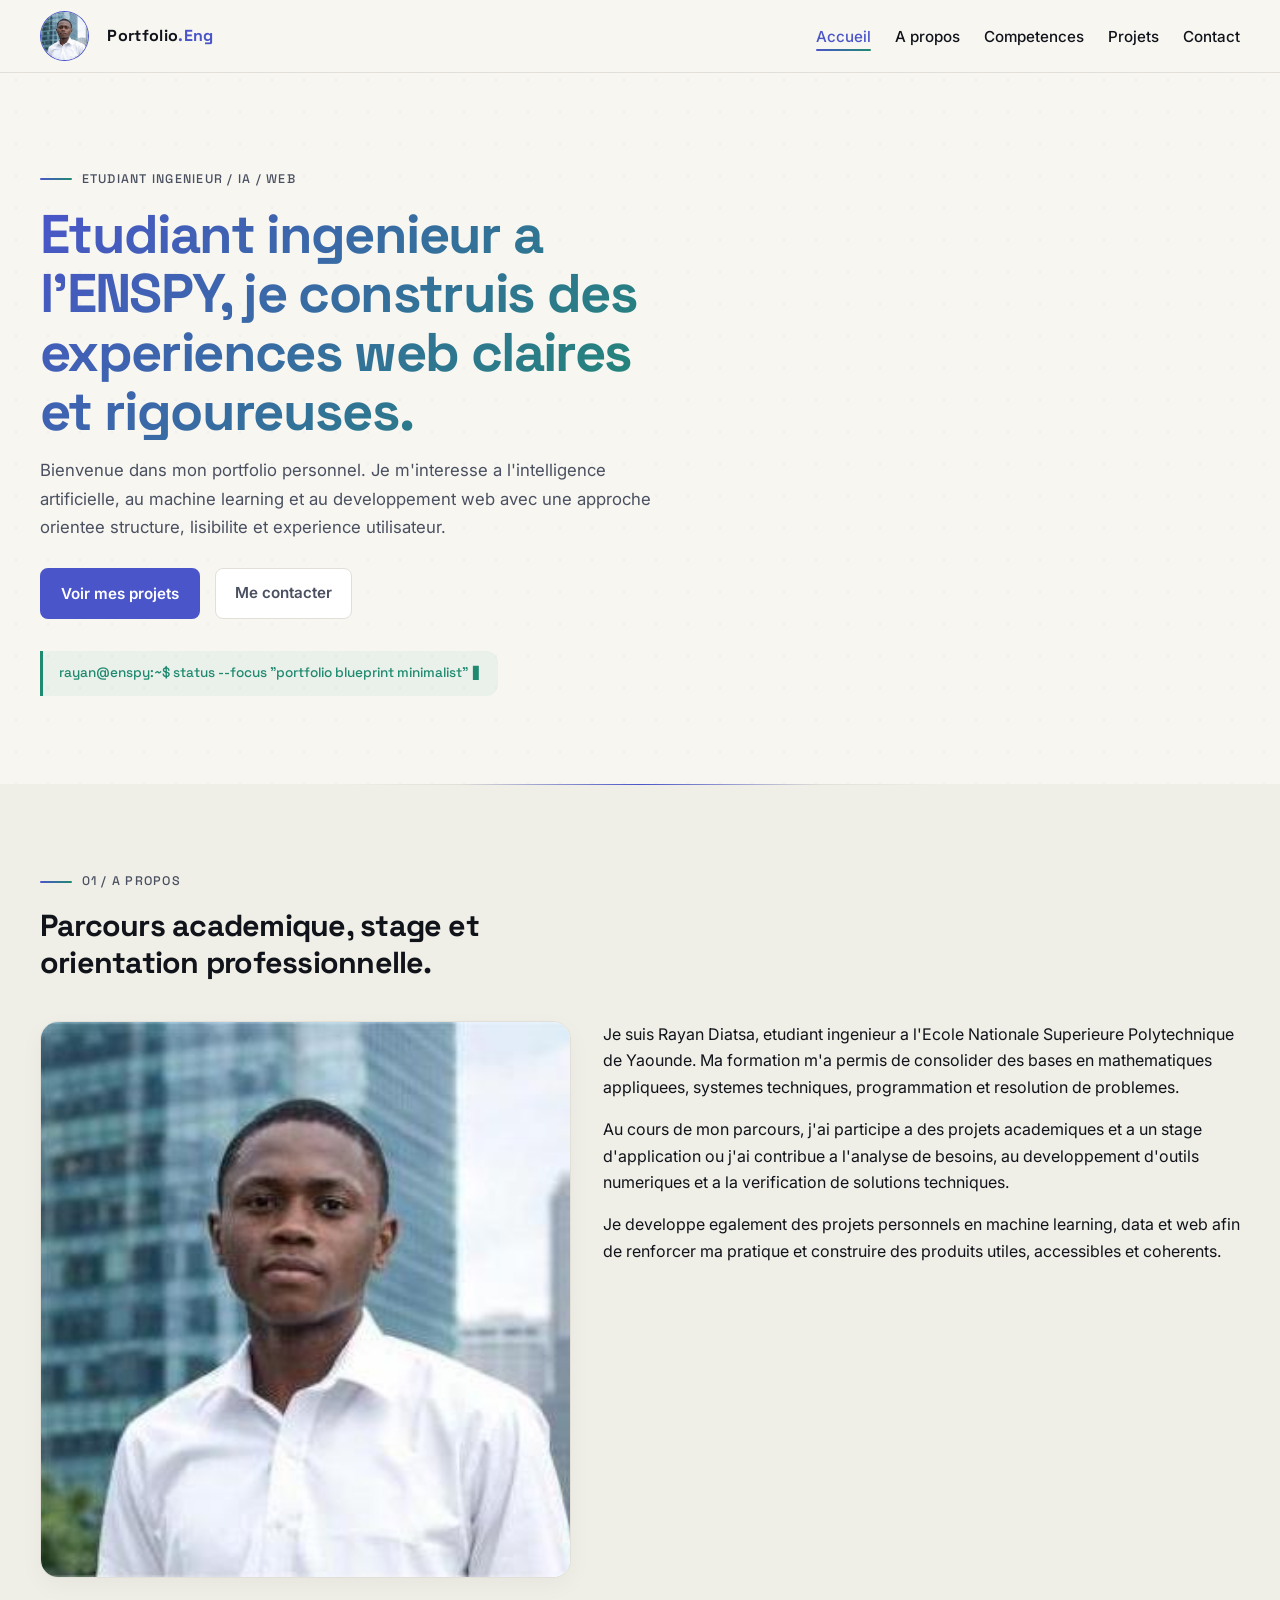
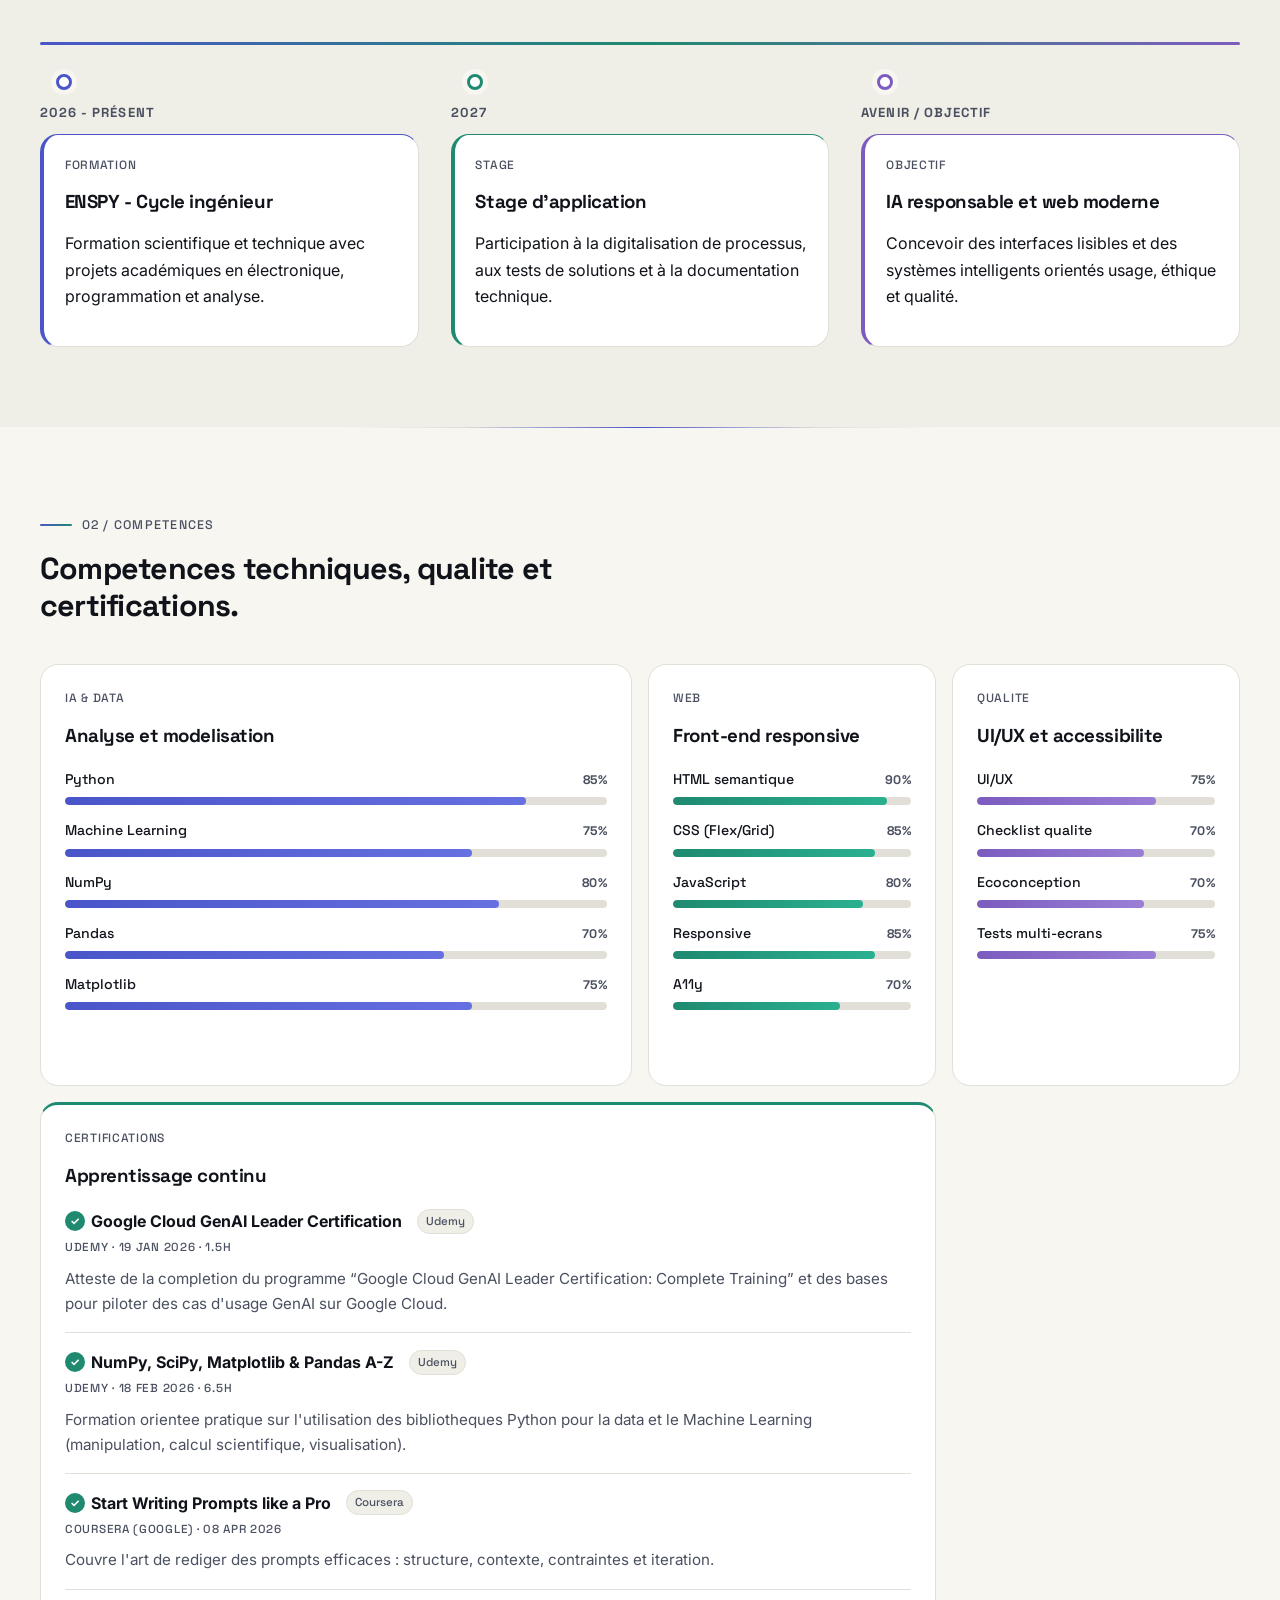
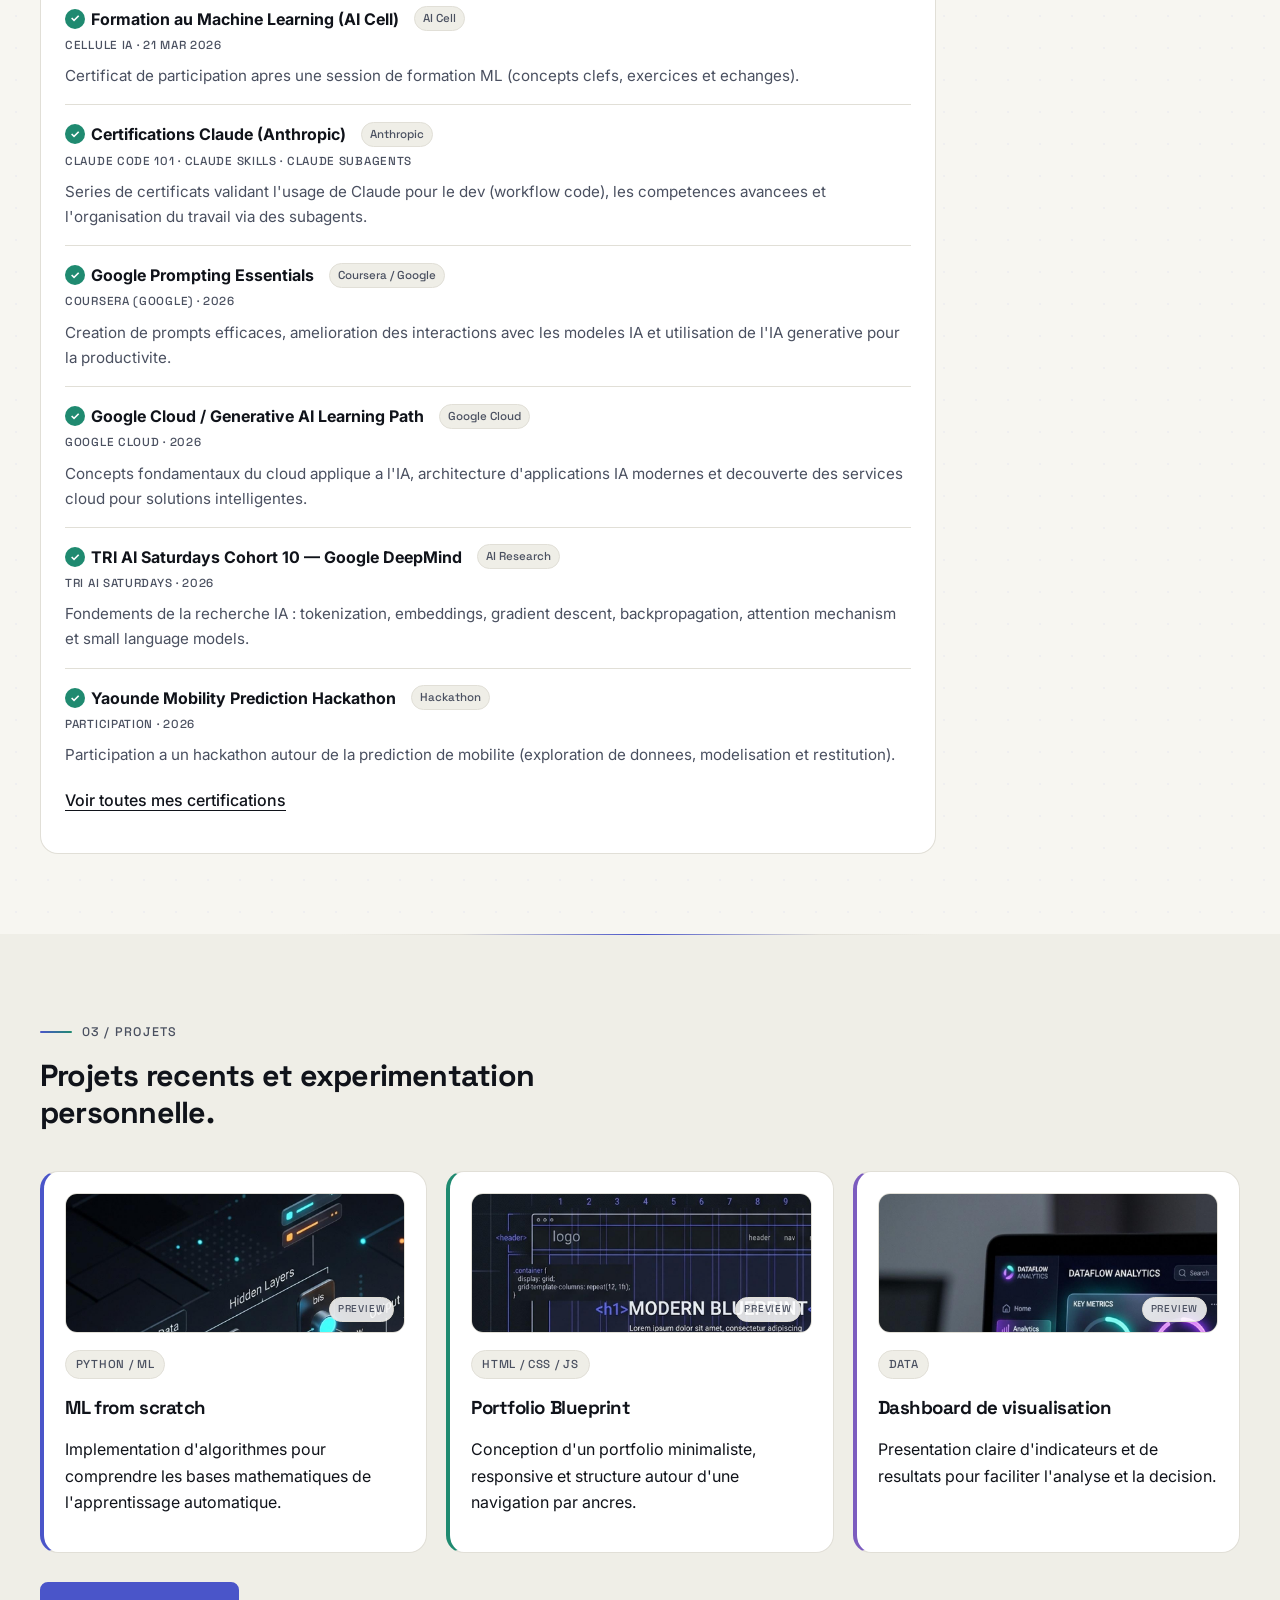
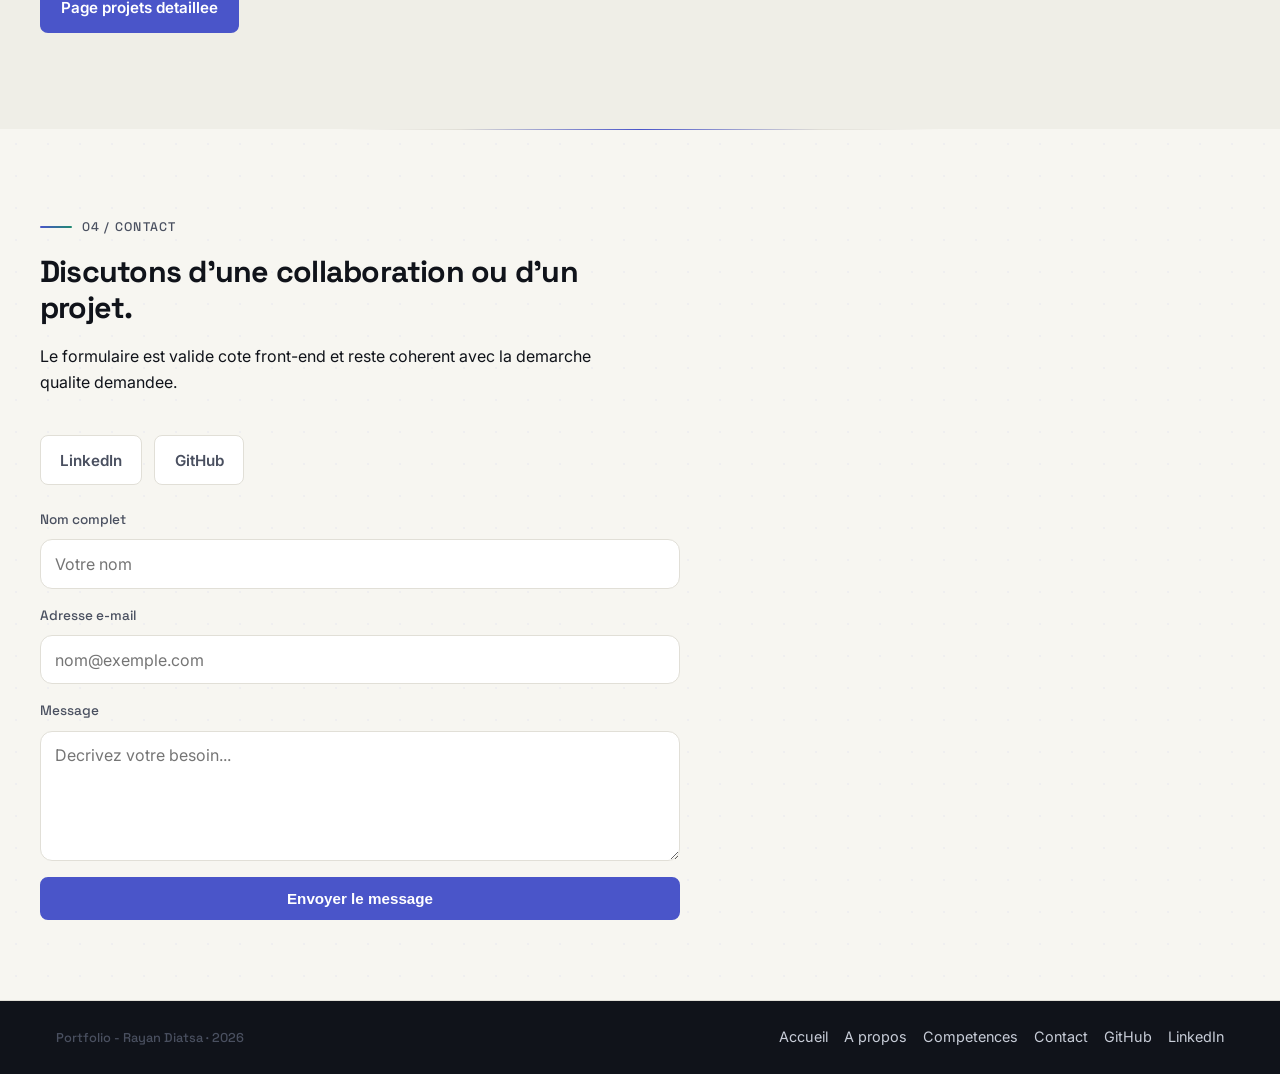
==== commit c4905d3b: "add:images for the projects overview" ====
--- a/site/index.html
+++ b/site/index.html
@@ -54,7 +54,9 @@
           <h2>Parcours academique, stage et orientation professionnelle.</h2>
         </div>
         <div class="split-grid">
-          <div class="wireframe-box" aria-hidden="true"></div>
+          <div class="about-image-wrapper">
+            <img src="assets/images/photo_cv_Crop.jpg" alt="Rayan Diatsa" class="about-image">
+          </div>
           <div class="stack-text">
             <p>
               Je suis Rayan Diatsa, etudiant ingenieur a l'Ecole Nationale Superieure
@@ -72,22 +74,38 @@
             </p>
           </div>
         </div>
-        <div class="timeline-grid">
-          <article class="card" data-reveal>
-            <p class="card-label">FORMATION</p>
-            <h3>ENSPY - Cycle ingenieur</h3>
-            <p>Formation scientifique et technique avec projets academiques en electronique, programmation et analyse.</p>
-          </article>
-          <article class="card" data-reveal>
-            <p class="card-label">STAGE</p>
-            <h3>Stage d'application</h3>
-            <p>Participation a la digitalisation de processus, aux tests de solutions et a la documentation technique.</p>
-          </article>
-          <article class="card" data-reveal>
-            <p class="card-label">OBJECTIF</p>
-            <h3>IA responsable et web moderne</h3>
-            <p>Concevoir des interfaces lisibles et des systemes intelligents orientes usage et qualite.</p>
-          </article>
+        <div class="timeline" aria-label="Mon parcours">
+          <div class="timeline-line"></div>
+          
+          <div class="timeline-item" data-reveal>
+            <div class="timeline-dot timeline-dot--indigo"></div>
+            <div class="timeline-date">2026 - PRÉSENT</div>
+            <article class="timeline-card card" data-accent="indigo">
+              <p class="card-label">FORMATION</p>
+              <h3>ENSPY - Cycle ingénieur</h3>
+              <p>Formation scientifique et technique avec projets académiques en électronique, programmation et analyse.</p>
+            </article>
+          </div>
+
+          <div class="timeline-item" data-reveal>
+            <div class="timeline-dot timeline-dot--teal"></div>
+            <div class="timeline-date">2027</div>
+            <article class="timeline-card card" data-accent="teal">
+              <p class="card-label">STAGE</p>
+              <h3>Stage d'application</h3>
+              <p>Participation à la digitalisation de processus, aux tests de solutions et à la documentation technique.</p>
+            </article>
+          </div>
+
+          <div class="timeline-item" data-reveal>
+            <div class="timeline-dot timeline-dot--violet"></div>
+            <div class="timeline-date">AVENIR / OBJECTIF</div>
+            <article class="timeline-card card" data-accent="violet">
+              <p class="card-label">OBJECTIF</p>
+              <h3>IA responsable et web moderne</h3>
+              <p>Concevoir des interfaces lisibles et des systèmes intelligents orientés usage, éthique et qualité.</p>
+            </article>
+          </div>
         </div>
       </div>
     </section>
@@ -189,7 +207,7 @@
               </p>
             </article>
             <article class="cert-item">
-              <p class="cert-title">NumPy, SciPy, Matplotlib & Pandas A-Z <span class="bento-card__tag">Udemy</span></p>
+              <p class="cert-title"><a href="assets/certifications/Certification Numpy UDEMY.jpg" target="_blank" rel="noopener noreferrer">NumPy, SciPy, Matplotlib &amp; Pandas A-Z</a> <span class="bento-card__tag">Udemy</span></p>
               <p class="cert-meta">Udemy · 18 Feb 2026 · 6.5h</p>
               <p class="cert-desc">
                 Formation orientee pratique sur l'utilisation des bibliotheques Python pour la data et
@@ -197,21 +215,21 @@
               </p>
             </article>
             <article class="cert-item">
-              <p class="cert-title">Start Writing Prompts like a Pro <span class="bento-card__tag">Coursera</span></p>
+              <p class="cert-title"><a href="assets/certifications/Coursera prompt_like_A_pro.pdf" target="_blank" rel="noopener noreferrer">Start Writing Prompts like a Pro</a> <span class="bento-card__tag">Coursera</span></p>
               <p class="cert-meta">Coursera (Google) · 08 Apr 2026</p>
               <p class="cert-desc">
                 Couvre l'art de rediger des prompts efficaces : structure, contexte, contraintes et iteration.
               </p>
             </article>
             <article class="cert-item">
-              <p class="cert-title">Formation au Machine Learning (AI Cell) <span class="bento-card__tag">AI Cell</span></p>
+              <p class="cert-title"><a href="assets/certifications/Copy of Certif ML TRAINING Session.pdf" target="_blank" rel="noopener noreferrer">Formation au Machine Learning (AI Cell)</a> <span class="bento-card__tag">AI Cell</span></p>
               <p class="cert-meta">Cellule IA · 21 Mar 2026</p>
               <p class="cert-desc">
                 Certificat de participation apres une session de formation ML (concepts clefs, exercices et echanges).
               </p>
             </article>
             <article class="cert-item">
-              <p class="cert-title">Certifications Claude (Anthropic) <span class="bento-card__tag">Anthropic</span></p>
+              <p class="cert-title"><a href="assets/certifications/Certif Claude Code 101.pdf" target="_blank" rel="noopener noreferrer">Certifications Claude (Anthropic)</a> <span class="bento-card__tag">Anthropic</span></p>
               <p class="cert-meta">Claude Code 101 · Claude Skills · Claude SubAgents</p>
               <p class="cert-desc">
                 Series de certificats validant l'usage de Claude pour le dev (workflow code),
@@ -267,19 +285,25 @@
         </div>
         <div class="cards-grid three-cols">
           <article class="card project-card" data-accent="indigo" data-reveal>
-            <div class="wireframe-thumb" aria-hidden="true"></div>
+            <div class="wireframe-thumb" aria-hidden="true">
+              <img src="assets/images/ml_from_scratch.jpg" alt="Algorithmes de ML from scratch" class="project-card__img">
+            </div>
             <p class="card-label">PYTHON / ML</p>
             <h3>ML from scratch</h3>
             <p>Implementation d'algorithmes pour comprendre les bases mathematiques de l'apprentissage automatique.</p>
           </article>
           <article class="card project-card" data-accent="teal" data-reveal>
-            <div class="wireframe-thumb" aria-hidden="true"></div>
+            <div class="wireframe-thumb" aria-hidden="true">
+              <img src="assets/images/portfolio_blueprint.jpg" alt="Conception du portfolio Blueprint" class="project-card__img">
+            </div>
             <p class="card-label">HTML / CSS / JS</p>
             <h3>Portfolio Blueprint</h3>
             <p>Conception d'un portfolio minimaliste, responsive et structure autour d'une navigation par ancres.</p>
           </article>
           <article class="card project-card" data-accent="violet" data-reveal>
-            <div class="wireframe-thumb" aria-hidden="true"></div>
+            <div class="wireframe-thumb" aria-hidden="true">
+              <img src="assets/images/dashboard_visualisation.jpg" alt="Dashboard de visualisation de données" class="project-card__img">
+            </div>
             <p class="card-label">DATA</p>
             <h3>Dashboard de visualisation</h3>
             <p>Presentation claire d'indicateurs et de resultats pour faciliter l'analyse et la decision.</p>
--- a/site/css/style.css
+++ b/site/css/style.css
@@ -409,38 +409,185 @@
   margin-bottom: 0;
 }
 
-.wireframe-box {
+.about-image-wrapper {
+  position: relative;
   min-height: 280px;
   border: 1px solid var(--border);
   border-radius: var(--radius-md);
   background-color: var(--surface);
-  /* dot grid pattern */
-  background-image:
-    radial-gradient(circle, var(--border) 1.2px, transparent 1.2px);
-  background-size: 20px 20px;
+  overflow: hidden;
+  box-shadow: 0 8px 24px rgba(0, 0, 0, 0.04);
+  aspect-ratio: 1 / 1.05;
+  display: flex;
+  align-items: center;
+  justify-content: center;
+}
+
+.about-image {
+  width: 100%;
+  height: 100%;
+  object-fit: cover;
+  transition: transform 0.3s cubic-bezier(0.25, 0.46, 0.45, 0.94);
+  display: block;
+}
+
+.about-image-wrapper:hover .about-image {
+  transform: scale(1.05);
+}
+
+/* ====================================================
+   TIMELINE (À propos)
+   ==================================================== */
+
+.timeline {
   position: relative;
-  overflow: hidden;
-}
-
-.wireframe-box::after {
-  content: "";
+  max-width: 750px;
+  margin: 3.5rem auto 0;
+  padding-left: 2.5rem;
+}
+
+.timeline-line {
   position: absolute;
-  bottom: 0;
-  left: 0;
-  right: 0;
-  height: 40%;
-  background: linear-gradient(to top, var(--surface), transparent);
-}
-
-/* ====================================================
-   TIMELINE GRID (À propos cards)
-   ==================================================== */
-
-.timeline-grid {
-  display: grid;
-  grid-template-columns: repeat(3, minmax(0, 1fr));
-  gap: 1rem;
-  margin-top: 2rem;
+  left: 8px;
+  top: 10px;
+  bottom: 10px;
+  width: 3px;
+  background: linear-gradient(to bottom, var(--primary) 0%, var(--teal) 50%, var(--violet) 100%);
+  border-radius: 999px;
+}
+
+.timeline-item {
+  position: relative;
+  margin-bottom: 2.5rem;
+}
+
+.timeline-item:last-child {
+  margin-bottom: 0;
+}
+
+.timeline-dot {
+  position: absolute;
+  left: calc(-2.5rem + 8px);
+  top: 22px;
+  transform: translate(-50%, -50%);
+  width: 16px;
+  height: 16px;
+  border-radius: 50%;
+  background: var(--surface);
+  border: 3px solid var(--primary);
+  z-index: 2;
+  box-shadow: 0 0 0 5px var(--background);
+  transition: transform 0.25s cubic-bezier(0.175, 0.885, 0.32, 1.275), background-color 0.2s ease;
+}
+
+.timeline-dot--indigo {
+  border-color: var(--primary);
+}
+
+.timeline-dot--teal {
+  border-color: var(--teal);
+}
+
+.timeline-dot--violet {
+  border-color: var(--violet);
+}
+
+.timeline-item:hover .timeline-dot {
+  transform: translate(-50%, -50%) scale(1.3);
+  background: var(--primary);
+}
+
+.timeline-item:hover .timeline-dot--teal {
+  background: var(--teal);
+}
+
+.timeline-item:hover .timeline-dot--violet {
+  background: var(--violet);
+}
+
+.timeline-date {
+  font-family: "Space Grotesk", sans-serif;
+  font-size: 0.82rem;
+  font-weight: 700;
+  letter-spacing: 0.08em;
+  color: var(--text-soft);
+  margin-bottom: 0.6rem;
+  text-transform: uppercase;
+  display: inline-block;
+}
+
+.timeline-card {
+  transition: transform 0.25s cubic-bezier(0.175, 0.885, 0.32, 1.275), border-color 0.25s ease, box-shadow 0.25s ease;
+}
+
+.timeline-card[data-accent="indigo"] {
+  border-left: 4px solid var(--primary);
+}
+
+.timeline-card[data-accent="teal"] {
+  border-left: 4px solid var(--teal);
+}
+
+.timeline-card[data-accent="violet"] {
+  border-left: 4px solid var(--violet);
+}
+
+.timeline-card:hover {
+  transform: translateY(-4px);
+}
+
+/* ─── Horizontal Timeline on Desktop ─── */
+@media (min-width: 901px) {
+  .timeline {
+    display: grid;
+    grid-template-columns: repeat(3, 1fr);
+    gap: 2rem;
+    padding-left: 0;
+    padding-top: 2.5rem;
+    max-width: 100%;
+  }
+
+  .timeline-line {
+    left: 0;
+    right: 0;
+    top: 8px;
+    bottom: auto;
+    width: auto;
+    height: 3px;
+    background: linear-gradient(to right, var(--primary) 0%, var(--teal) 50%, var(--violet) 100%);
+  }
+
+  .timeline-item {
+    margin-bottom: 0;
+    padding-top: 1.5rem;
+  }
+
+  .timeline-dot {
+    left: 24px;
+    top: 8px;
+    transform: translate(-50%, -50%);
+  }
+
+  .timeline-item:hover .timeline-dot {
+    transform: translate(-50%, -50%) scale(1.3);
+  }
+
+  .timeline-card {
+    border-left: 1px solid var(--border);
+    border-top: 4px solid var(--border);
+  }
+
+  .timeline-card[data-accent="indigo"] {
+    border-top-color: var(--primary);
+  }
+
+  .timeline-card[data-accent="teal"] {
+    border-top-color: var(--teal);
+  }
+
+  .timeline-card[data-accent="violet"] {
+    border-top-color: var(--violet);
+  }
 }
 
 /* ====================================================
@@ -560,6 +707,21 @@
   background-size: 16px 16px;
   position: relative;
   overflow: hidden;
+}
+
+.project-card__img {
+  width: 100%;
+  height: 100%;
+  object-fit: cover;
+  position: absolute;
+  top: 0;
+  left: 0;
+  z-index: 1;
+  transition: transform 0.3s cubic-bezier(0.25, 0.46, 0.45, 0.94);
+}
+
+.project-card:hover .project-card__img {
+  transform: scale(1.06);
 }
 
 .project-card[data-accent="teal"] .wireframe-thumb {
@@ -586,6 +748,7 @@
   padding: 3px 8px;
   background: rgba(255, 255, 255, 0.85);
   border-radius: var(--radius-pill);
+  z-index: 2;
 }
 
 /* ====================================================
@@ -740,6 +903,18 @@
   align-items: center;
   flex-wrap: wrap;
   gap: 0.4rem;
+}
+
+.cert-title a {
+  text-decoration: none;
+  color: inherit;
+  transition: color 0.2s ease, text-decoration 0.2s ease;
+}
+
+.cert-title a:hover {
+  color: var(--primary);
+  text-decoration: underline;
+  text-underline-offset: 2px;
 }
 
 .cert-title::before {
@@ -1155,7 +1330,6 @@
   .cards-grid.two-cols,
   .cards-grid.three-cols,
   .cards-grid.four-cols,
-  .timeline-grid,
   .split-grid {
     grid-template-columns: 1fr 1fr;
   }
@@ -1207,9 +1381,16 @@
   .cards-grid.two-cols,
   .cards-grid.three-cols,
   .cards-grid.four-cols,
-  .timeline-grid,
   .split-grid {
     grid-template-columns: 1fr;
+  }
+
+  .timeline {
+    padding-left: 1.8rem;
+  }
+
+  .timeline-dot {
+    left: calc(-1.8rem + 8px);
   }
 
   .hero,
